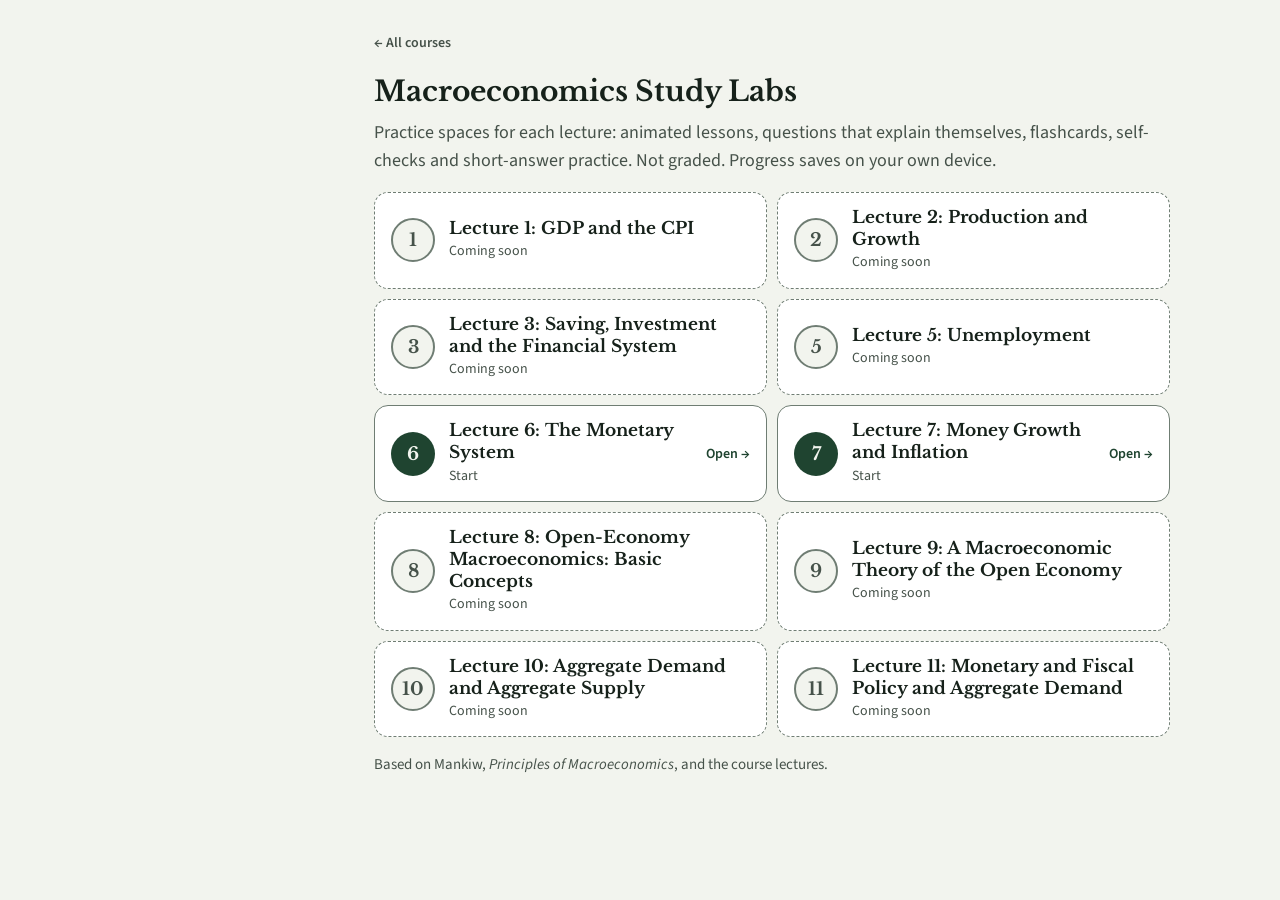
==== index.html @ 7b86f5dd "Lecture 6 and 7 labs" ====
<!DOCTYPE html>
<html lang="en">
<head>
<meta charset="utf-8">
<meta name="viewport" content="width=device-width, initial-scale=1, viewport-fit=cover">
<meta name="theme-color" content="#1f4430">
<title>Macroeconomics Study Labs</title>
<link rel="preconnect" href="https://fonts.googleapis.com">
<link rel="preconnect" href="https://fonts.gstatic.com" crossorigin>
<link href="https://fonts.googleapis.com/css2?family=Libre+Baskerville:wght@400;700&family=Source+Sans+3:wght@400;600;700&display=swap" rel="stylesheet">
<link rel="stylesheet" href="assets/lab.css">
<style>
  body{padding-bottom:calc(32px + env(safe-area-inset-bottom,0px))}
  .hub{padding-top:28px}
  .lec{display:flex; gap:14px; align-items:center; background:var(--surface); border:1.5px solid var(--border); border-radius:14px; padding:14px 16px; text-decoration:none; color:var(--ink); min-height:72px}
  a.lec:hover{border-color:var(--note)}
  .lec .num{flex:none; width:44px; height:44px; border-radius:50%; display:grid; place-items:center; font:700 18px var(--serif); background:var(--note); color:var(--paper)}
  .lec.soon{border-style:dashed}
  .lec.soon .num{background:var(--paper); color:var(--muted); border:2px solid var(--border)}
  .lec b{display:block; font:700 17px/1.3 var(--serif)}
  .lec small{display:block; color:var(--muted); font-size:14px}
  .lec .go{margin-left:auto; flex:none; font:600 14px var(--sans); color:var(--note)}
  .lecs{display:grid; gap:10px; margin:16px 0}
  @media (min-width:900px){ .wrap{max-width:860px} .lecs{grid-template-columns:1fr 1fr} }
</style>
</head>
<body>
<main class="wrap hub">
  <a class="hublink" href="https://tambakassoh.github.io/">← All courses</a>
  <h1>Macroeconomics Study Labs</h1>
  <p class="muted">Practice spaces for each lecture: animated lessons, questions that explain themselves, flashcards, self-checks and short-answer practice. Not graded. Progress saves on your own device.</p>
  <div class="lecs" id="lecs"></div>
  <p class="muted small">Based on Mankiw, <i>Principles of Macroeconomics</i>, and the course lectures.</p>
</main>
<script>
const LECTURES = [
  {n:1,  title:"GDP and the CPI", path:null},
  {n:2,  title:"Production and Growth", path:null},
  {n:3,  title:"Saving, Investment and the Financial System", path:null},
  {n:5,  title:"Unemployment", path:null},
  {n:6,  title:"The Monetary System", path:"lectures/06-monetary-system/index.html", key:"money-lab-v3", lessons:8},
  {n:7,  title:"Money Growth and Inflation", path:"lectures/07-money-growth-inflation/index.html", key:"macro-l7-inflation", lessons:9},
  {n:8,  title:"Open-Economy Macroeconomics: Basic Concepts", path:null},
  {n:9,  title:"A Macroeconomic Theory of the Open Economy", path:null},
  {n:10, title:"Aggregate Demand and Aggregate Supply", path:null},
  {n:11, title:"Monetary and Fiscal Policy and Aggregate Demand", path:null}
];
const box = document.getElementById("lecs");
LECTURES.forEach(L => {
  let status = "Coming soon";
  if (L.path){
    status = "Start";
    try { const s = JSON.parse(localStorage.getItem(L.key) || "null"); if (s){ const d = Object.keys(s.done || {}).length, v = Object.keys(s.seen || {}).length; status = d ? `${d} of ${L.lessons} lessons practiced` : v ? "In progress" : "Start"; } } catch(e) {}
  }
  const el = document.createElement(L.path ? "a" : "div");
  el.className = "lec" + (L.path ? "" : " soon");
  if (L.path) el.href = L.path;
  el.innerHTML = `<span class="num" aria-hidden="true">${L.n}</span><span><b>Lecture ${L.n}: ${L.title}</b><small>${status}</small></span>${L.path ? '<span class="go" aria-hidden="true">Open →</span>' : ""}`;
  box.appendChild(el);
});
</script>
</body>
</html>
---- assets/lab.css ----
:root{
  --paper:#f2f4ee; --surface:#ffffff; --ink:#16211a; --muted:#46524a; --border:#6f7d73;
  --note:#1f4430; --note-soft:#e1eae2; --gold:#7a5410; --gold-soft:#f5ead4;
  --right:#1f6a3e; --right-soft:#dff0e5; --wrong:#9a2f22; --wrong-soft:#f7e1dd;
  --line:#cfd8cf; --shadow:0 1px 2px rgba(20,40,30,.08);
  --serif:"Libre Baskerville", Georgia, "Times New Roman", serif;
  --sans:"Source Sans 3", "Segoe UI", system-ui, -apple-system, sans-serif;
  --nav-h:64px;
  color-scheme:light;
}
@media (prefers-color-scheme: dark){
  :root{
    --paper:#121814; --surface:#1b231e; --ink:#f1f5f1; --muted:#bcc8bf; --border:#84958a;
    --note:#8fc4a4; --note-soft:#24342b; --gold:#d9b46a; --gold-soft:#3a3020;
    --right:#7fcf9c; --right-soft:#1f3a2a; --wrong:#f09a8b; --wrong-soft:#3d2420;
    --line:#2f3b33; --shadow:none;
    color-scheme:dark;
  }
}
*{box-sizing:border-box; -webkit-tap-highlight-color:transparent}
html{scroll-padding-top:env(safe-area-inset-top,0px)}
body{
  margin:0; background:var(--paper); color:var(--ink);
  font:400 17px/1.6 var(--sans);
  padding-top:env(safe-area-inset-top,0px);
  padding-bottom:calc(var(--nav-h) + env(safe-area-inset-bottom,0px) + 20px);
}
:focus-visible{outline:3px solid var(--gold); outline-offset:2px}
.wrap{max-width:560px; margin:0 auto; padding:0 max(16px, env(safe-area-inset-right,0px)) 0 max(16px, env(safe-area-inset-left,0px))}
h1{font:700 28px/1.2 var(--serif); margin:0 0 10px}
h2{font:700 23px/1.25 var(--serif); margin:0 0 12px}
h3{font:700 18px/1.3 var(--serif); margin:24px 0 8px}
p{margin:0 0 14px}
.muted{color:var(--muted)}
.small{font-size:15px}
.view{display:none; padding-top:18px}
.view.on{display:block}

/* bottom nav */
.tabbar{position:fixed; left:0; right:0; bottom:0; z-index:20; background:var(--surface); border-top:1px solid var(--line); padding-bottom:env(safe-area-inset-bottom,0px)}
.tabbar .in{max-width:560px; margin:0 auto; display:grid; grid-template-columns:repeat(5,1fr); height:var(--nav-h)}
.tabbar button{background:none; border:0; color:var(--muted); font:600 12px var(--sans); display:flex; flex-direction:column; align-items:center; justify-content:center; gap:3px; cursor:pointer}
.tabbar svg{width:24px; height:24px; stroke:currentColor; fill:none; stroke-width:1.8; stroke-linecap:round; stroke-linejoin:round}
.tabbar button[aria-current="page"]{color:var(--note)}
.tabbar button[aria-current="page"] svg{background:var(--note-soft); border-radius:14px; padding:3px 14px; box-sizing:content-box}
.tabbar .brand, .tabbar .sidelessons{display:none}
.appbar{position:sticky; top:env(safe-area-inset-top,0px); z-index:15; background:var(--surface); border-bottom:1px solid var(--line)}
body::before{content:""; position:fixed; inset:0 0 auto; height:env(safe-area-inset-top,0px); z-index:16; background:var(--surface)}
.appbar-in{display:flex; justify-content:space-between; align-items:center; min-height:56px}
.appbar-title{font:700 19px var(--serif); color:var(--note)}
.lessonsbtn{display:flex; align-items:center; gap:8px; font:600 16px var(--sans); color:var(--ink); background:var(--surface); border:1.5px solid var(--border); border-radius:999px; padding:8px 16px; min-height:44px; cursor:pointer}
.lessonsbtn svg{width:20px; height:20px; stroke:currentColor; fill:none; stroke-width:2; stroke-linecap:round}
.sheet{max-height:82vh; overflow-y:auto}
.sheetbody{margin:0 0 14px}
.lessonlist{display:grid; gap:6px}
.lessonlist button{display:flex; align-items:center; gap:10px; width:100%; text-align:left; font:600 16px/1.3 var(--sans); color:var(--ink); background:var(--paper); border:1.5px solid transparent; border-radius:10px; padding:10px 12px; min-height:48px; cursor:pointer}
.lessonlist button.cur{border-color:var(--gold); background:var(--gold-soft)}
.lessonlist .dot{width:10px; height:10px; border-radius:50%; flex:none; background:transparent; border:2px solid var(--border)}
.lessonlist .dot.seen{background:var(--gold); border-color:var(--gold)}
.lessonlist .dot.done{background:var(--note); border-color:var(--note)}

/* buttons */
.btn{font:600 17px var(--sans); border-radius:10px; padding:12px 16px; min-height:48px; cursor:pointer; border:1.5px solid var(--note); background:var(--note); color:var(--paper); width:100%}
.btn.ghost{background:transparent; color:var(--note)}
.btn:disabled{background:var(--paper); border-color:var(--border); color:var(--muted); cursor:default}
.btnrow{display:grid; grid-template-columns:1fr 2fr; gap:10px; margin-top:22px}
.btnrow.even{grid-template-columns:1fr 1fr}
.linkbtn{background:none; border:0; font:600 14px var(--sans); color:var(--muted); text-decoration:underline; cursor:pointer; padding:10px 0; min-height:44px}
.chipbtn{font:600 15px var(--sans); border:1.5px solid var(--border); background:var(--surface); color:var(--ink); border-radius:999px; padding:8px 14px; min-height:44px; cursor:pointer}
.chipbtn[aria-pressed="true"]{border-color:var(--note); background:var(--note-soft); color:var(--note)}

/* lab header */
.labhead{display:flex; justify-content:space-between; align-items:center; font:600 14px var(--sans); color:var(--muted)}
.track{display:flex; gap:5px; margin:2px 0 20px}
.track button{flex:1; border:0; background:none; padding:9px 0; cursor:pointer; min-height:24px}
.track button::before{content:""; display:block; height:6px; border-radius:3px; background:var(--border)}
.track button.seen::before{background:var(--gold)}
.track button.done::before{background:var(--note)}
.track button.now::before{background:var(--ink); height:8px}
.thennow{display:grid; grid-template-columns:1fr; gap:0; border:1.5px solid var(--gold); border-radius:12px; overflow:hidden; margin:16px 0; font-size:15px}
.thennow > div{padding:10px 12px}
.thennow > div:first-child{background:var(--gold-soft)}
.thennow > div:last-child{background:var(--surface)}
.thennow b{display:block; font-size:14px; margin-bottom:2px}
@media (min-width:480px){ .thennow{grid-template-columns:1fr 1fr} }
.tag{font-size:13px; font-weight:700; border-radius:999px; padding:3px 10px; background:var(--paper); color:var(--muted); white-space:nowrap}
.tag.good{background:var(--right-soft); color:var(--right)} .tag.mid{background:var(--gold-soft); color:var(--gold)} .tag.low{background:var(--wrong-soft); color:var(--wrong)}
.rfbtns{display:flex; flex-wrap:wrap; gap:8px; margin-top:10px}
.flowlist li{margin-bottom:8px}
.modeltag{display:inline-block; font:600 12px/1.4 var(--sans); background:var(--gold-soft); color:var(--gold); border-radius:999px; padding:2px 10px; margin:0 0 6px}
.todaynote{display:block; margin-top:8px; font-size:14px; color:var(--muted)}
.cardnote{font-size:13px; color:var(--muted); margin:10px 0 0}

/* glossary */
.gl{font:inherit; color:inherit; background:none; border:0; padding:0; cursor:pointer; border-bottom:2px dotted var(--gold); font-weight:600}
.sheet-bg{position:fixed; inset:0; background:rgba(0,0,0,.35); z-index:40; display:none}
.sheet{position:fixed; left:0; right:0; bottom:0; z-index:41; background:var(--surface); border-radius:16px 16px 0 0; padding:20px 22px calc(24px + env(safe-area-inset-bottom,0px)); transform:translateY(105%); transition:transform .25s ease; max-width:560px; margin:0 auto}
.sheet.on{transform:none}
.sheet h3{margin:0 0 8px}
.sheet .x{position:absolute; top:8px; right:10px; background:none; border:0; font-size:28px; color:var(--muted); cursor:pointer; width:44px; height:44px}

/* figures (HTML-built, so text stays readable on phones) */
.fig{margin:18px 0; background:var(--surface); border:1px solid var(--line); border-radius:14px; padding:16px; box-shadow:var(--shadow)}
.figt{font:700 17px/1.3 var(--serif); margin-bottom:4px}
.figsub{font-size:15px; color:var(--muted); margin:0 0 12px}
.stage{min-height:120px}
.cap{font-size:16px; background:var(--note-soft); border-radius:10px; padding:10px 12px; margin:12px 0 0}
.stepnav{display:grid; grid-template-columns:1fr auto 1fr; gap:10px; align-items:center; margin-top:12px}
.sdots{display:flex; gap:6px}
.sdots i{width:8px; height:8px; border-radius:50%; background:var(--border)}
.sdots i.on{background:var(--gold)}
.pop{animation:pop .45s ease}
@keyframes pop{0%{transform:scale(.92); opacity:.2} 60%{transform:scale(1.04)} 100%{transform:none; opacity:1}}
.flash{animation:flash 1s ease}
@keyframes flash{0%{background:var(--gold-soft)} 100%{background:transparent}}
.arrow-d{text-align:center; color:var(--note); font-size:22px; line-height:1; margin:4px 0}

/* barter */
.traders{display:grid; grid-template-columns:repeat(3,1fr); gap:8px}
.trader{background:var(--paper); border-radius:12px; padding:10px 6px; text-align:center; border:2px solid transparent}
.trader .em{font-size:34px; line-height:1.1}
.trader b{display:block; font-size:15px}
.trader small{display:block; font-size:13px; color:var(--muted); line-height:1.35}
.trader.on{border-color:var(--gold)}
.tx{display:flex; align-items:center; gap:8px; padding:9px 10px; border-radius:10px; margin-top:8px; font-size:15px}
.tx.tx-ok{background:var(--right-soft)} .tx.tx-no{background:var(--wrong-soft)}
.tx .mark{font-weight:700; font-size:18px; width:20px; text-align:center}
.tx.tx-ok .mark{color:var(--right)} .tx.tx-no .mark{color:var(--wrong)}

/* sorter activities */
.scen{font:400 19px/1.45 var(--serif); background:var(--paper); border-radius:12px; padding:14px; margin:6px 0 12px; text-align:center}
.choices{display:grid; gap:8px}
.choices.three{grid-template-columns:1fr}
@media (min-width:420px){ .choices.three{grid-template-columns:repeat(3,1fr)} }
.choice{font:600 15px/1.25 var(--sans); background:var(--surface); color:var(--ink); border:1.5px solid var(--border); border-radius:10px; padding:10px 8px; min-height:48px; cursor:pointer}
.choice.right{background:var(--right-soft); border-color:var(--right)}
.choice.wrong{background:var(--wrong-soft); border-color:var(--wrong)}
.tally{display:flex; justify-content:space-between; font-size:14px; color:var(--muted); margin-bottom:4px}

/* liquidity ladder */
.ladder{display:grid; gap:6px}
.rung{display:grid; grid-template-columns:110px 1fr; gap:10px; align-items:center; background:none; border:0; padding:6px 4px; border-radius:8px; cursor:pointer; font:inherit; color:inherit; text-align:left; min-height:44px}
.rung.sel{background:var(--gold-soft)}
.rung .nm{font-weight:600; font-size:15px}
.rung .tbar{height:14px; border-radius:7px; background:var(--note); transition:width .5s ease}
.rung .tl{font-size:13px; color:var(--muted)}
.ends{display:flex; justify-content:space-between; font-size:13px; color:var(--muted); margin-top:4px}

/* M1/M2 boxes */
.m2box{border:2px solid var(--gold); background:var(--gold-soft); border-radius:14px; padding:10px; min-height:150px}
.m1box{border:2px solid var(--note); background:var(--note-soft); border-radius:10px; padding:10px; min-height:70px; margin:6px 0}
.boxlbl{font:700 17px var(--serif)}
.boxlbl small{font:400 13px var(--sans); color:var(--muted)}
.outbox{border:2px dashed var(--wrong); border-radius:12px; padding:10px; margin-top:10px; min-height:56px}
.tokens{display:flex; flex-wrap:wrap; gap:6px; margin-top:6px}
.tok{background:var(--surface); border:1px solid var(--border); border-radius:999px; padding:4px 10px; font-size:14px}

/* Fed */
.orgrow{display:grid; grid-template-columns:1fr 1fr; gap:8px}
.node{background:var(--note-soft); border:1.5px solid var(--note); border-radius:12px; padding:10px; text-align:center}
.node b{display:block; font-family:var(--serif); font-size:15px}
.node small{display:block; font-size:13px; color:var(--muted)}
.node.gold{background:var(--gold-soft); border-color:var(--gold)}
.node.dim{background:var(--paper); border-color:var(--border); border-style:dashed}
.node.hot{box-shadow:0 0 0 3px var(--gold)}
.seats{display:flex; flex-wrap:wrap; gap:6px; justify-content:center; margin:8px 0 4px}
.seats i{width:22px; height:22px; border-radius:50%; display:grid; place-items:center; font:700 9px var(--sans); font-style:normal; color:var(--paper)}
.seats i.gov{background:var(--note)} .seats i.pres{background:var(--gold)}
.legend{display:flex; gap:14px; justify-content:center; font-size:13px; color:var(--muted)}
.legend i{display:inline-block; width:10px; height:10px; border-radius:50%; margin-right:4px; vertical-align:middle}

/* T-account + money equation */
.tacct{border:1.5px solid var(--ink); border-radius:10px; overflow:hidden}
.tacct .th{text-align:center; font:700 15px var(--serif); padding:6px; border-bottom:1.5px solid var(--ink)}
.tcols{display:grid; grid-template-columns:1fr 1fr}
.tcols > div{padding:8px 10px; min-height:84px}
.tcols > div:first-child{border-right:1.5px solid var(--ink)}
.tcols small{display:block; color:var(--muted); font-size:13px; margin-bottom:4px}
.tline{display:flex; justify-content:space-between; font-size:16px; padding:2px 4px; border-radius:6px}
.wallet{display:flex; align-items:center; gap:10px; background:var(--paper); border-radius:10px; padding:8px 12px; margin-top:10px; font-size:15px}
.wallet .em{font-size:24px}
.eq{display:flex; flex-wrap:wrap; align-items:center; justify-content:center; gap:6px; margin-top:12px; font-size:15px}
.eq span{background:var(--paper); border-radius:8px; padding:4px 8px}
.eq .tot{background:var(--note); color:var(--paper); font-weight:700}
.meter{height:16px; background:var(--note-soft); border-radius:8px; overflow:hidden; margin:8px 0 2px}
.meter span{display:block; height:100%; background:var(--note); width:0; transition:width .5s ease}
.meter.gold span{background:var(--gold)}
.bignum{font:700 28px var(--serif); color:var(--note)}

/* balance scale */
svg.scale{width:100%; height:auto; display:block}
svg.scale text{fill:var(--ink); font-family:var(--sans)}

/* lending bars */
.lrow{display:grid; grid-template-columns:62px 1fr 64px; gap:8px; align-items:center; font-size:14px; margin:3px 0}
.lrow .b{height:16px; border-radius:4px; background:var(--note)}
.lrow .v{text-align:right; font-weight:600}
.total{margin-top:10px; padding-top:8px; border-top:1px solid var(--line)}
.rchips{display:flex; flex-wrap:wrap; gap:6px; margin:6px 0 12px}

/* toggles */
.toggle{display:flex; gap:12px; align-items:flex-start; padding:10px 0; border-top:1px solid var(--line); cursor:pointer}
.toggle input{width:24px; height:24px; accent-color:var(--note); flex:none; margin-top:2px}
.compare{display:grid; gap:4px; margin-top:12px}
.compare .lbl{display:flex; justify-content:space-between; font-size:14px}

/* OMO flow */
.flow4{display:grid; grid-template-columns:repeat(4,1fr); gap:6px; text-align:center}
.flow4 .node{padding:8px 4px}
.flow4 .node small{color:var(--ink)}
textarea::placeholder{color:var(--muted); opacity:1}
.flow4 .em{font-size:26px; line-height:1.2}
.moved{display:flex; flex-wrap:wrap; gap:6px; justify-content:center; margin-top:10px}
.pill{border-radius:999px; padding:5px 12px; font-size:14px; font-weight:600; background:var(--paper)}
.pill.up{background:var(--right-soft); color:var(--right)} .pill.down{background:var(--wrong-soft); color:var(--wrong)}
.seg{display:grid; grid-template-columns:1fr 1fr; background:var(--paper); border-radius:10px; padding:4px; gap:4px; margin-bottom:12px}
.seg button{border:0; background:none; font:600 15px var(--sans); padding:10px; border-radius:8px; color:var(--muted); cursor:pointer; min-height:44px}
.seg button[aria-pressed="true"]{background:var(--surface); color:var(--note); box-shadow:var(--shadow)}
.tool{padding:12px 0; border-top:1px solid var(--line)}
.tool:first-child{border-top:0}
.tool .lbl{font:700 15px var(--serif); display:block; margin-bottom:6px}
.chain{display:flex; flex-wrap:wrap; gap:6px; align-items:center; font-size:15px}
.chip{background:var(--note-soft); border-radius:999px; padding:4px 10px}
.chip.up{background:var(--right-soft)} .chip.down{background:var(--wrong-soft)}

/* info stack */
.stack{display:grid; gap:10px; margin:14px 0}
.info{background:var(--surface); border:1px solid var(--line); border-left:4px solid var(--note); border-radius:10px; padding:12px 14px}
.info b{display:block; font-family:var(--serif)}
.info span{font-size:15px; color:var(--muted)}
.formula{font:400 20px var(--serif); text-align:center; background:var(--note-soft); border-radius:10px; padding:12px; margin:12px 0}
.derive{font:400 16px/1.9 var(--serif); background:var(--paper); border-radius:10px; padding:10px 14px}

/* questions */
.check{margin-top:24px; background:var(--gold-soft); border-radius:14px; padding:16px}
.check h3{margin:0 0 2px}
.q{margin-top:16px}
.q > p{font-weight:600; margin-bottom:10px}
.opts{display:grid; gap:8px}
.opt{text-align:left; font:400 16px/1.4 var(--sans); color:var(--ink); background:var(--surface); border:1.5px solid var(--border); border-radius:10px; padding:12px 14px; min-height:48px; cursor:pointer}
.opt.right{background:var(--right-soft); border-color:var(--right)}
.opt.wrong{background:var(--wrong-soft); border-color:var(--wrong); text-decoration:line-through; text-decoration-color:var(--wrong)}
.opt:disabled{cursor:default}
.fb{margin-top:10px; font-size:15px}
.fb .why{background:var(--surface); border-radius:10px; padding:10px 12px; margin-top:6px}
.fb .hint{background:var(--surface); border-left:3px solid var(--gold); border-radius:6px; padding:8px 10px; margin-top:8px}
.fb .more{display:block; margin-top:8px; color:var(--muted)}
.ok{color:var(--right)} .no{color:var(--wrong)}

/* flashcards */
.cardzone{touch-action:pan-y; user-select:none; -webkit-user-select:none}
.fcard{perspective:1200px; height:min(56vh,360px); cursor:pointer; margin:10px 0 14px}
.fcard .inner{position:relative; width:100%; height:100%; transition:transform .45s; transform-style:preserve-3d}
.fcard.flipped .inner{transform:rotateY(180deg)}
.face{position:absolute; inset:0; backface-visibility:hidden; -webkit-backface-visibility:hidden; border-radius:14px; padding:34px 20px 30px; display:flex; flex-direction:column; justify-content:center; text-align:center; border:2px solid var(--note); overflow:auto;
  background:repeating-radial-gradient(circle at 50% 115%, transparent 0 7px, color-mix(in srgb, var(--note) 10%, transparent) 7px 8px), var(--surface);
  box-shadow:inset 0 0 0 6px var(--surface), inset 0 0 0 7px var(--note)}
.face .serial{position:absolute; top:14px; left:0; right:0; font:400 13px var(--serif); color:var(--gold)}
.face .term{font:700 clamp(24px,7vw,32px)/1.2 var(--serif); color:var(--note)}
.face .term.qtext{font:400 19px/1.45 var(--serif); color:var(--ink)}
.face .hint2{position:absolute; bottom:12px; left:0; right:0; font-size:13px; color:var(--muted)}
.back{transform:rotateY(180deg)}
.back .def{font:400 17px/1.5 var(--serif); margin:0 0 10px}
.back .ex{font-size:15px; color:var(--muted); margin:0}
.fcard.slide .inner{animation:sl .2s ease}
@keyframes sl{from{transform:translateX(24px); opacity:.3}}
.cardmeta{display:flex; justify-content:space-between; font-size:14px; color:var(--muted)}
.seg3{grid-template-columns:repeat(3,1fr)}

/* quiz + write lists */
.rounds{display:grid; gap:10px; margin-top:14px}
.round{display:flex; justify-content:space-between; align-items:center; gap:10px; background:var(--surface); border:1.5px solid var(--border); border-radius:12px; padding:14px 16px; min-height:64px; cursor:pointer; font:inherit; color:inherit; text-align:left; width:100%}
.round b{font-family:var(--serif)}
.round small{display:block; color:var(--muted)}
.score{font:700 17px var(--serif); color:var(--note); white-space:nowrap}
.dots{display:flex; gap:6px; margin:4px 0 14px}
.dots i{width:10px; height:10px; border-radius:50%; background:var(--border)}
.dots i.ok{background:var(--right)} .dots i.no{background:var(--wrong)} .dots i.now{background:var(--gold)}
textarea{width:100%; min-height:170px; font:400 17px/1.5 var(--sans); padding:12px; border:1.5px solid var(--border); border-radius:10px; background:var(--surface); color:var(--ink); resize:vertical}
.prompt{font:400 19px/1.45 var(--serif); background:var(--surface); border-left:4px solid var(--gold); border-radius:10px; padding:14px; margin:8px 0 12px}
details.tips{background:var(--note-soft); border-radius:10px; padding:10px 14px; margin-bottom:12px; font-size:15px}
details.tips summary{font-weight:600; cursor:pointer; min-height:28px}
.kp{display:flex; gap:10px; align-items:flex-start; padding:8px 0; border-top:1px solid var(--line); font-size:16px}
.kp input{width:22px; height:22px; accent-color:var(--note); flex:none; margin-top:2px}
.kp .found{font-size:12px; font-weight:700; color:var(--right); margin-left:6px}
.model{background:var(--surface); border:1px solid var(--line); border-radius:10px; padding:12px 14px; font-size:16px}

/* progress */
.stat{background:var(--surface); border:1px solid var(--line); border-radius:12px; padding:14px 16px; margin-bottom:10px}
.stat .row{display:flex; justify-content:space-between; align-items:baseline; gap:10px}
.stat .v{font:700 19px var(--serif); color:var(--note)}
.bar{height:8px; background:var(--note-soft); border-radius:4px; overflow:hidden; margin-top:8px}
.bar span{display:block; height:100%; background:var(--note)}
.startcard{background:var(--surface); border:1px solid var(--line); border-radius:14px; padding:18px; margin:16px 0}
.startcard ol{padding-left:22px; margin:8px 0 0}
.startcard li{margin-bottom:6px}

@media (prefers-reduced-motion: reduce){
  .fcard .inner, .sheet, .meter span, .rung .tbar{transition:none}
  .pop, .flash, .fcard.slide .inner{animation:none}
}
/* ---------- larger screens (progressive enhancement) ---------- */
@media (hover:hover){
  .opt:not(:disabled):hover, .choice:not(:disabled):hover, .round:hover, .chipbtn:hover{border-color:var(--note)}
  .btn:not(:disabled):hover{filter:brightness(1.08)}
  .tabbar button:hover{color:var(--note)}
}
@media (min-width:600px){
  .wrap{max-width:640px}
  .tabbar .in{max-width:640px}
  .tabbar button{flex-direction:row; gap:8px; font-size:14px}
  .tabbar button[aria-current="page"] svg{padding:3px 8px}
}
@media (min-width:700px){ body{font-size:18px} }
@media (min-width:960px){
  body{padding-left:264px; padding-bottom:32px}
  .tabbar{top:0; right:auto; width:264px; border-top:0; border-right:1px solid var(--line); padding:24px 14px; display:flex; flex-direction:column; overflow-y:auto}
  .tabbar .brand{display:block; margin:0 10px 20px}
  .tabbar .brand b{display:block; font:700 22px var(--serif); color:var(--note)}
  .tabbar .brand small{color:var(--muted); font-size:13px}
  .tabbar .in{display:flex; flex-direction:column; height:auto; gap:2px; max-width:none; margin:0}
  .tabbar button{justify-content:flex-start; gap:12px; font-size:16px; padding:10px 12px; border-radius:10px; min-height:46px}
  .tabbar button[aria-current="page"]{background:var(--note-soft)}
  .tabbar button[aria-current="page"] svg{background:none; padding:0}
  .tabbar .sidelessons{display:block; margin-top:18px; padding-top:14px; border-top:1px solid var(--line)}
  .sidelessons .lessonlist button{font-size:14px; min-height:40px; padding:8px 10px; background:none}
  .sidelessons .lessonlist button.cur{background:var(--gold-soft)}
  .sidelessons h4{font:600 13px var(--sans); color:var(--muted); margin:0 10px 8px}
  .wrap{max-width:720px; padding:0 32px}
  .view{padding-top:32px}
  .only-mobile{display:none}
  .sheet{left:264px; border-radius:16px 16px 0 0}
  .fcard{height:380px}
}
@media (min-width:1280px){
  .wrap{max-width:780px}
  #wl, #rounds{grid-template-columns:1fr 1fr}
}
/* links back to the course hub */
.appbar-title{text-decoration:none}
.hublink{display:inline-block; font:600 14px var(--sans); color:var(--muted); text-decoration:none; margin-bottom:10px; min-height:32px}
.hublink:hover{color:var(--note); text-decoration:underline}
.hubrow{display:flex; align-items:center; min-height:44px; padding:0 12px; font:600 15px var(--sans); color:var(--note); text-decoration:none}

/* SVG charts used by lecture content */
svg.chart{width:100%; height:auto; display:block; max-width:520px; margin:4px auto 0}
svg.chart text{fill:var(--ink); font-family:var(--sans)}
svg.chart .sm{font-size:13px}
svg.chart .mute{fill:var(--muted)}
svg.chart .halo{paint-order:stroke; stroke:var(--surface); stroke-width:4px; stroke-linejoin:round}
input[type=range]{width:100%; height:36px; accent-color:var(--note); margin:2px 0 8px; cursor:pointer}
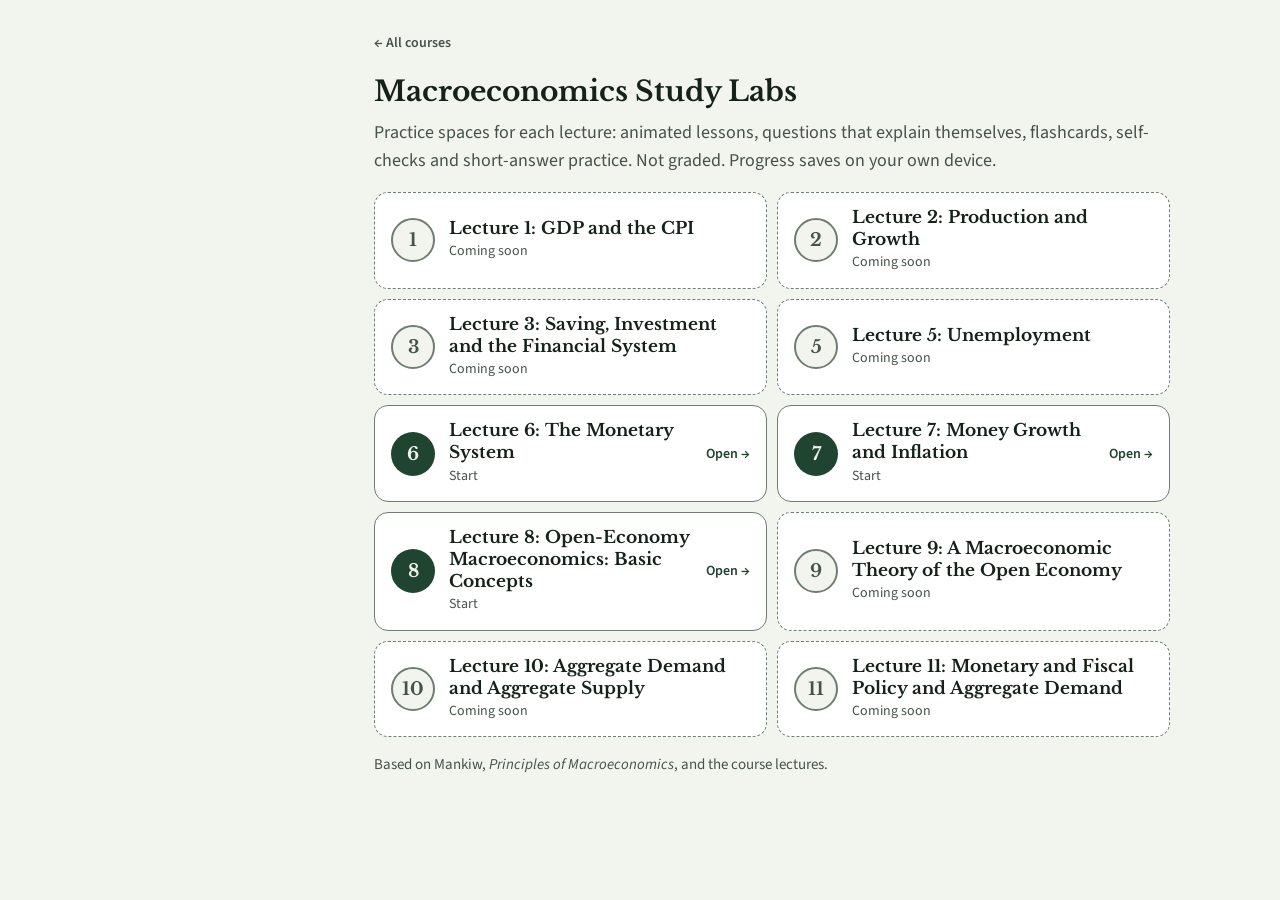
==== commit 05f11562: "Add Lecture 8 lab" ====
--- a/index.html
+++ b/index.html
@@ -40,7 +40,7 @@
   {n:5,  title:"Unemployment", path:null},
   {n:6,  title:"The Monetary System", path:"lectures/06-monetary-system/index.html", key:"money-lab-v3", lessons:8},
   {n:7,  title:"Money Growth and Inflation", path:"lectures/07-money-growth-inflation/index.html", key:"macro-l7-inflation", lessons:9},
-  {n:8,  title:"Open-Economy Macroeconomics: Basic Concepts", path:null},
+  {n:8,  title:"Open-Economy Macroeconomics: Basic Concepts", path:"lectures/08-open-economy-basics/index.html", key:"macro-l8-open-economy", lessons:8},
   {n:9,  title:"A Macroeconomic Theory of the Open Economy", path:null},
   {n:10, title:"Aggregate Demand and Aggregate Supply", path:null},
   {n:11, title:"Monetary and Fiscal Policy and Aggregate Demand", path:null}
--- a/assets/lab.css
+++ b/assets/lab.css
@@ -349,3 +349,4 @@
 svg.chart .mute{fill:var(--muted)}
 svg.chart .halo{paint-order:stroke; stroke:var(--surface); stroke-width:4px; stroke-linejoin:round}
 input[type=range]{width:100%; height:36px; accent-color:var(--note); margin:2px 0 8px; cursor:pointer}
+@media (min-width:960px){ .hubrow.only-mobile{display:none} }
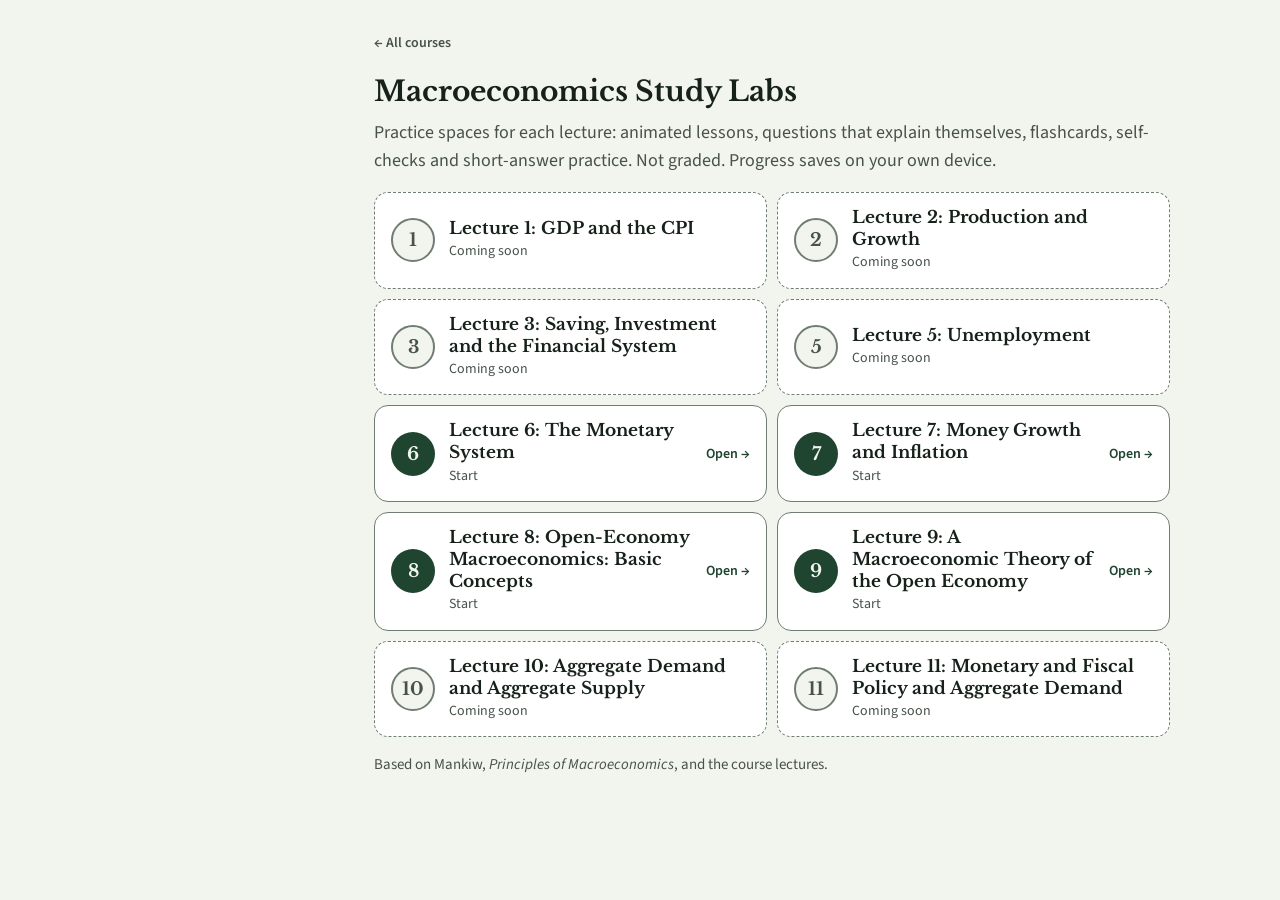
==== commit ba1c460c: "Add Lecture 9 lab" ====
--- a/index.html
+++ b/index.html
@@ -41,7 +41,7 @@
   {n:6,  title:"The Monetary System", path:"lectures/06-monetary-system/index.html", key:"money-lab-v3", lessons:8},
   {n:7,  title:"Money Growth and Inflation", path:"lectures/07-money-growth-inflation/index.html", key:"macro-l7-inflation", lessons:9},
   {n:8,  title:"Open-Economy Macroeconomics: Basic Concepts", path:"lectures/08-open-economy-basics/index.html", key:"macro-l8-open-economy", lessons:8},
-  {n:9,  title:"A Macroeconomic Theory of the Open Economy", path:null},
+  {n:9,  title:"A Macroeconomic Theory of the Open Economy", path:"lectures/09-open-economy-theory/index.html", key:"macro-l9-open-economy-theory", lessons:8},
   {n:10, title:"Aggregate Demand and Aggregate Supply", path:null},
   {n:11, title:"Monetary and Fiscal Policy and Aggregate Demand", path:null}
 ];
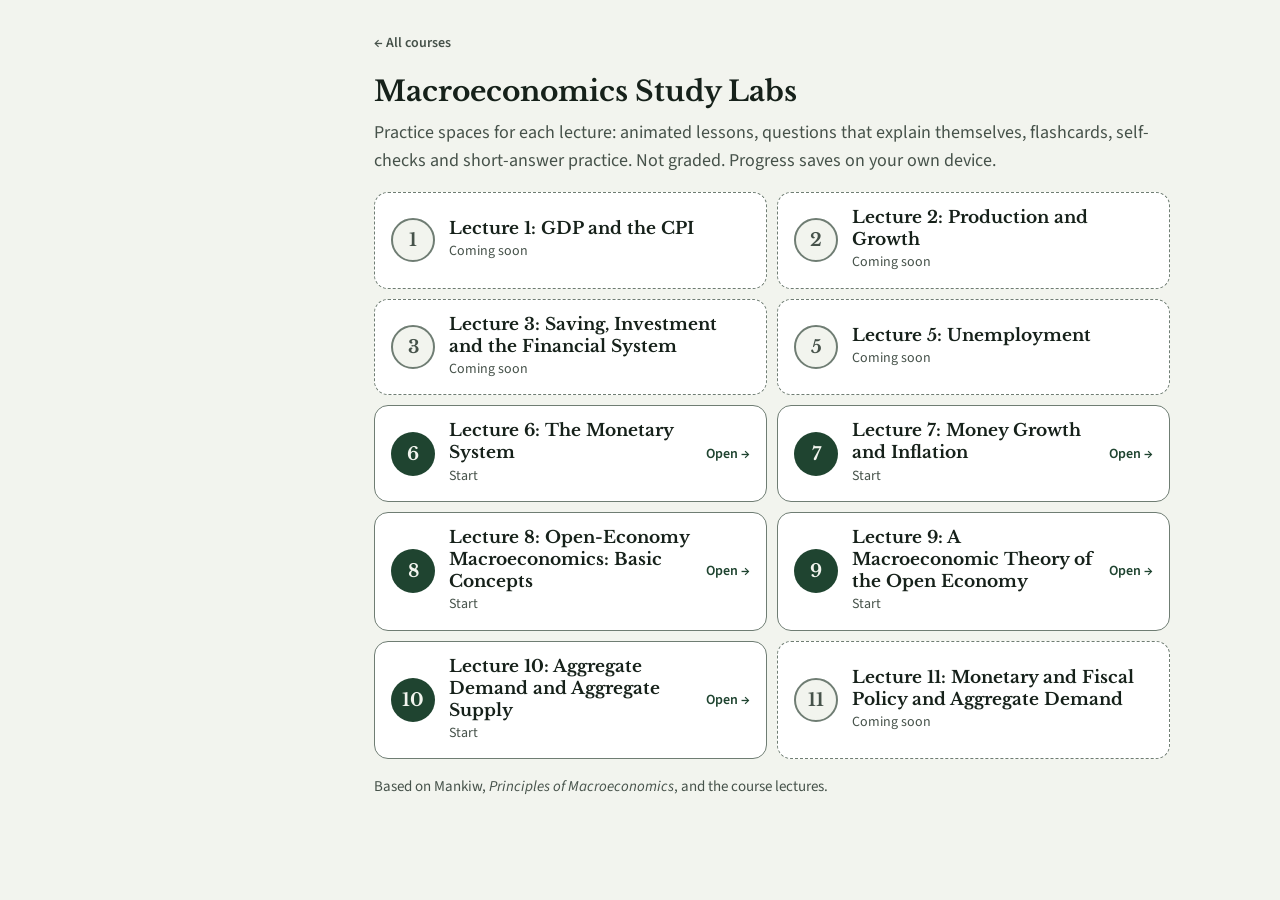
==== commit c2df85db: "Add Lecture 10 lab" ====
--- a/index.html
+++ b/index.html
@@ -42,7 +42,7 @@
   {n:7,  title:"Money Growth and Inflation", path:"lectures/07-money-growth-inflation/index.html", key:"macro-l7-inflation", lessons:9},
   {n:8,  title:"Open-Economy Macroeconomics: Basic Concepts", path:"lectures/08-open-economy-basics/index.html", key:"macro-l8-open-economy", lessons:8},
   {n:9,  title:"A Macroeconomic Theory of the Open Economy", path:"lectures/09-open-economy-theory/index.html", key:"macro-l9-open-economy-theory", lessons:8},
-  {n:10, title:"Aggregate Demand and Aggregate Supply", path:null},
+  {n:10, title:"Aggregate Demand and Aggregate Supply", path:"lectures/10-ad-as/index.html", key:"macro-l10-ad-as", lessons:9},
   {n:11, title:"Monetary and Fiscal Policy and Aggregate Demand", path:null}
 ];
 const box = document.getElementById("lecs");
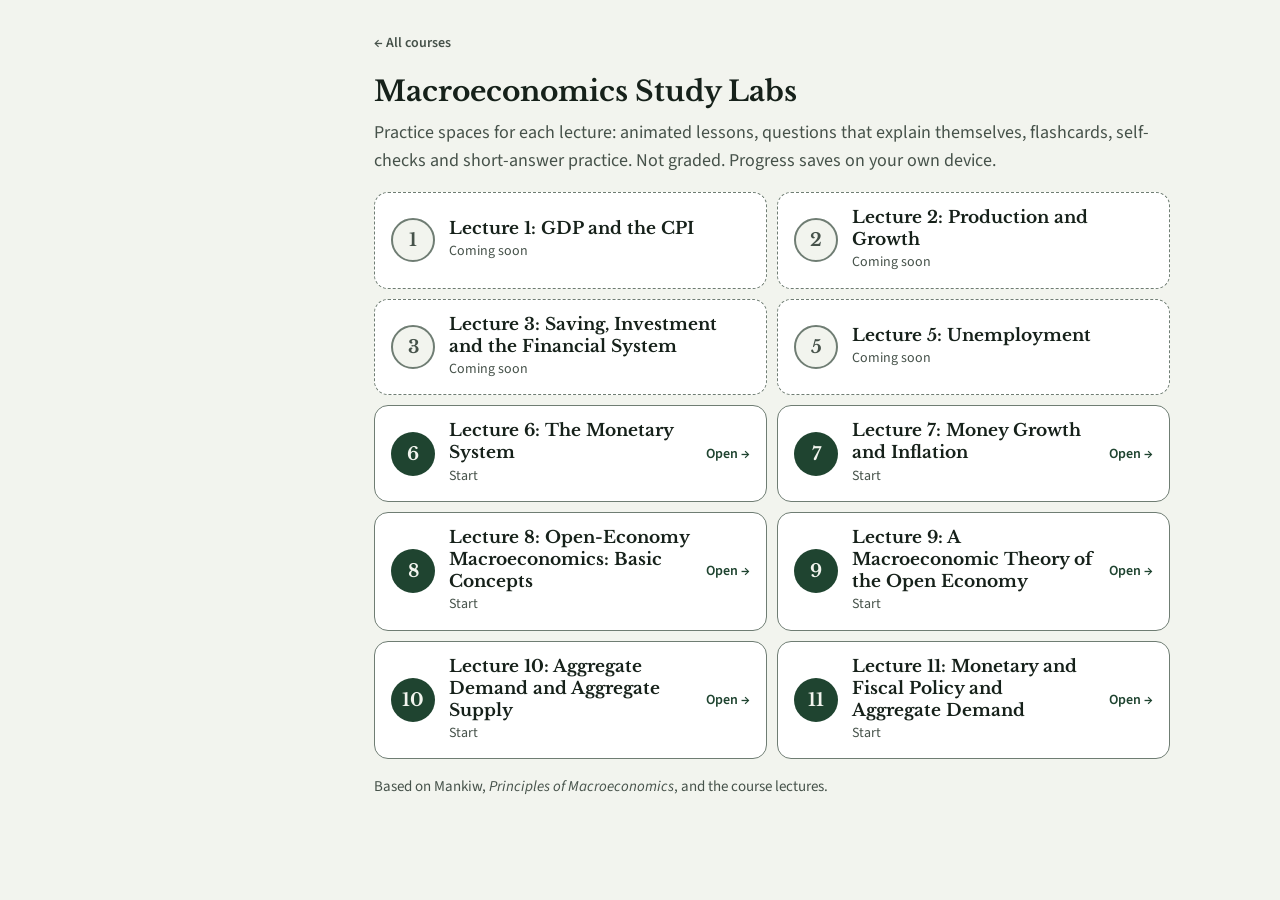
==== commit f7383d6c: "Add Lecture 11 lab" ====
--- a/index.html
+++ b/index.html
@@ -43,7 +43,7 @@
   {n:8,  title:"Open-Economy Macroeconomics: Basic Concepts", path:"lectures/08-open-economy-basics/index.html", key:"macro-l8-open-economy", lessons:8},
   {n:9,  title:"A Macroeconomic Theory of the Open Economy", path:"lectures/09-open-economy-theory/index.html", key:"macro-l9-open-economy-theory", lessons:8},
   {n:10, title:"Aggregate Demand and Aggregate Supply", path:"lectures/10-ad-as/index.html", key:"macro-l10-ad-as", lessons:9},
-  {n:11, title:"Monetary and Fiscal Policy and Aggregate Demand", path:null}
+  {n:11, title:"Monetary and Fiscal Policy and Aggregate Demand", path:"lectures/11-monetary-fiscal-policy/index.html", key:"macro-l11-policy", lessons:9}
 ];
 const box = document.getElementById("lecs");
 LECTURES.forEach(L => {
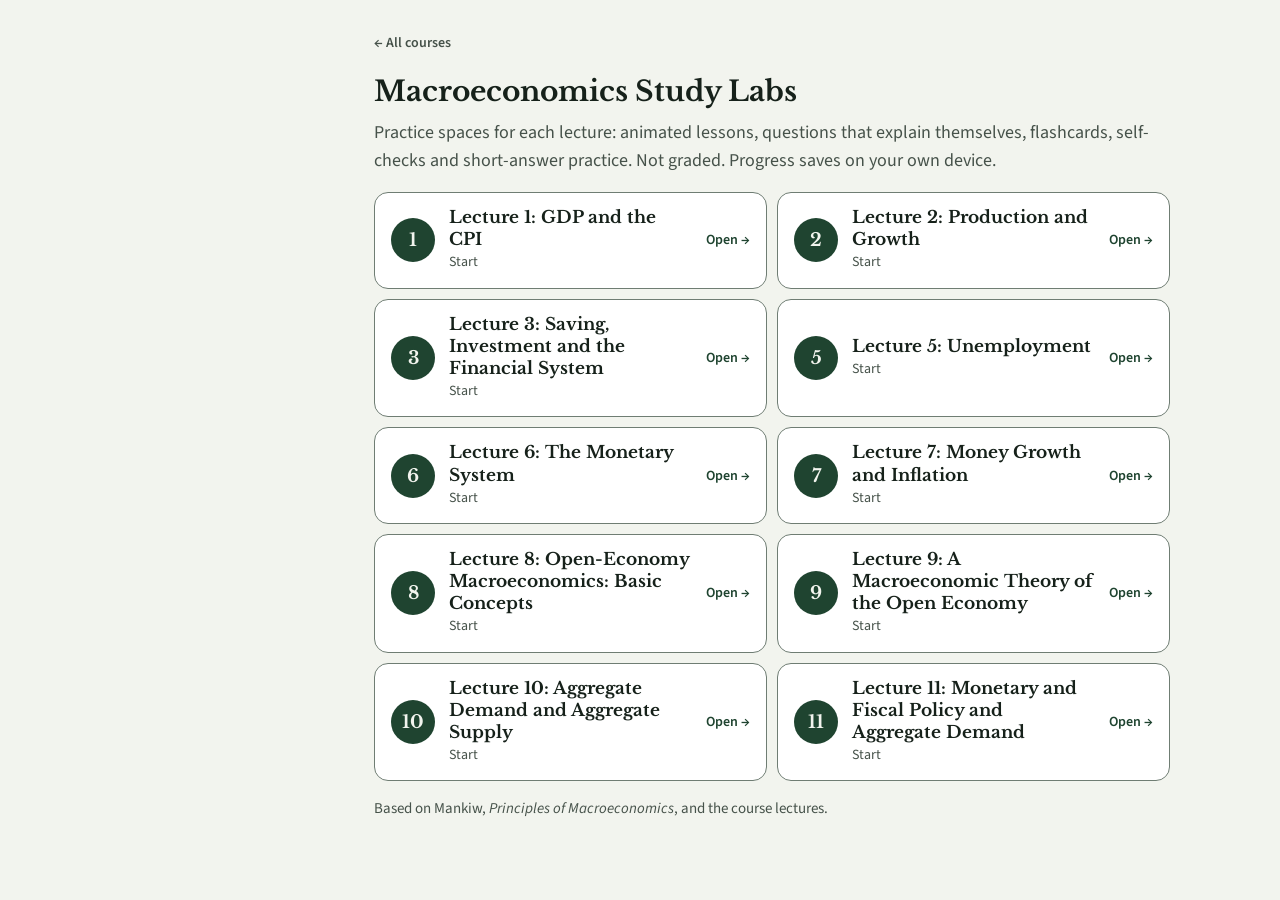
==== commit 7b0d014c: "Add Lectures 1, 2, 3 and 5" ====
--- a/index.html
+++ b/index.html
@@ -34,10 +34,10 @@
 </main>
 <script>
 const LECTURES = [
-  {n:1,  title:"GDP and the CPI", path:null},
-  {n:2,  title:"Production and Growth", path:null},
-  {n:3,  title:"Saving, Investment and the Financial System", path:null},
-  {n:5,  title:"Unemployment", path:null},
+  {n:1,  title:"GDP and the CPI", path:"lectures/01-gdp-cpi/index.html", key:"macro-l1-gdp-cpi", lessons:7},
+  {n:2,  title:"Production and Growth", path:"lectures/02-production-growth/index.html", key:"macro-l2-growth", lessons:7},
+  {n:3,  title:"Saving, Investment and the Financial System", path:"lectures/03-saving-investment/index.html", key:"macro-l3-saving", lessons:7},
+  {n:5,  title:"Unemployment", path:"lectures/05-unemployment/index.html", key:"macro-l5-unemployment", lessons:7},
   {n:6,  title:"The Monetary System", path:"lectures/06-monetary-system/index.html", key:"money-lab-v3", lessons:8},
   {n:7,  title:"Money Growth and Inflation", path:"lectures/07-money-growth-inflation/index.html", key:"macro-l7-inflation", lessons:9},
   {n:8,  title:"Open-Economy Macroeconomics: Basic Concepts", path:"lectures/08-open-economy-basics/index.html", key:"macro-l8-open-economy", lessons:8},
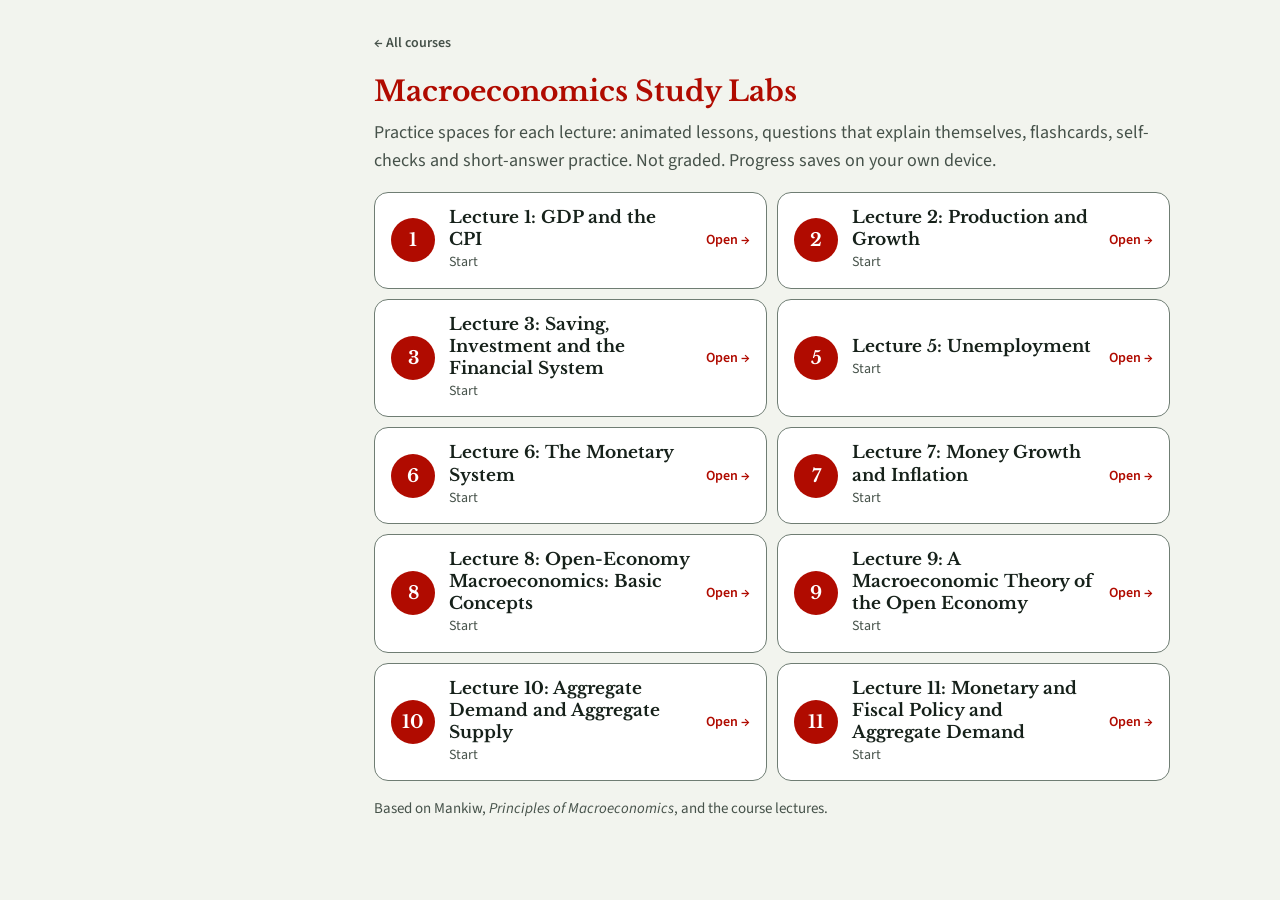
==== commit 6016d1b9: "Cortland red identity" ====
--- a/index.html
+++ b/index.html
@@ -3,7 +3,12 @@
 <head>
 <meta charset="utf-8">
 <meta name="viewport" content="width=device-width, initial-scale=1, viewport-fit=cover">
-<meta name="theme-color" content="#1f4430">
+<meta name="theme-color" content="#B00B00">
+<link rel="manifest" href="/manifest.webmanifest">
+<link rel="icon" type="image/png" sizes="32x32" href="/icons/favicon-32.png">
+<link rel="apple-touch-icon" href="/icons/apple-touch-icon.png">
+<meta name="apple-mobile-web-app-capable" content="yes">
+<meta name="apple-mobile-web-app-title" content="Study Labs">
 <title>Macroeconomics Study Labs</title>
 <link rel="preconnect" href="https://fonts.googleapis.com">
 <link rel="preconnect" href="https://fonts.gstatic.com" crossorigin>
@@ -13,13 +18,14 @@
   body{padding-bottom:calc(32px + env(safe-area-inset-bottom,0px))}
   .hub{padding-top:28px}
   .lec{display:flex; gap:14px; align-items:center; background:var(--surface); border:1.5px solid var(--border); border-radius:14px; padding:14px 16px; text-decoration:none; color:var(--ink); min-height:72px}
-  a.lec:hover{border-color:var(--note)}
-  .lec .num{flex:none; width:44px; height:44px; border-radius:50%; display:grid; place-items:center; font:700 18px var(--serif); background:var(--note); color:var(--paper)}
+  a.lec:hover{border-color:var(--brand)}
+  .hub h1{color:var(--brand-ink)}
+  .lec .num{flex:none; width:44px; height:44px; border-radius:50%; display:grid; place-items:center; font:700 18px var(--serif); background:var(--brand); color:var(--on-brand)}
   .lec.soon{border-style:dashed}
   .lec.soon .num{background:var(--paper); color:var(--muted); border:2px solid var(--border)}
   .lec b{display:block; font:700 17px/1.3 var(--serif)}
   .lec small{display:block; color:var(--muted); font-size:14px}
-  .lec .go{margin-left:auto; flex:none; font:600 14px var(--sans); color:var(--note)}
+  .lec .go{margin-left:auto; flex:none; font:600 14px var(--sans); color:var(--brand-ink)}
   .lecs{display:grid; gap:10px; margin:16px 0}
   @media (min-width:900px){ .wrap{max-width:860px} .lecs{grid-template-columns:1fr 1fr} }
 </style>
@@ -30,6 +36,7 @@
   <h1>Macroeconomics Study Labs</h1>
   <p class="muted">Practice spaces for each lecture: animated lessons, questions that explain themselves, flashcards, self-checks and short-answer practice. Not graded. Progress saves on your own device.</p>
   <div class="lecs" id="lecs"></div>
+  <div class="startcard" id="offline" style="display:none"><b style="font-family:var(--serif)">Study offline</b><p class="small muted" style="margin:6px 0 10px">Save every lecture on this device so the labs work without internet, for example on a bus or train.</p><button type="button" class="btn" id="offline-btn">Save all lectures for offline</button><p class="small" id="offline-msg" aria-live="polite" style="margin:8px 0 0"></p></div>
   <p class="muted small">Based on Mankiw, <i>Principles of Macroeconomics</i>, and the course lectures.</p>
 </main>
 <script>
@@ -58,6 +65,22 @@
   el.innerHTML = `<span class="num" aria-hidden="true">${L.n}</span><span><b>Lecture ${L.n}: ${L.title}</b><small>${status}</small></span>${L.path ? '<span class="go" aria-hidden="true">Open →</span>' : ""}`;
   box.appendChild(el);
 });
+// ---- app + offline ----
+if ("serviceWorker" in navigator && (location.protocol === "https:" || location.hostname === "localhost")){
+  navigator.serviceWorker.register("/sw.js");
+  const card = document.getElementById("offline"), btn = document.getElementById("offline-btn"), out = document.getElementById("offline-msg");
+  card.style.display = "block";
+  btn.onclick = async () => {
+    btn.disabled = true;
+    const files = ["index.html", "assets/lab.css", "assets/lab.js"];
+    LECTURES.filter(L => L.path).forEach(L => { files.push(L.path); files.push(L.path.replace("index.html", "content.js")); });
+    await navigator.serviceWorker.ready;
+    let done = 0, failed = 0;
+    for (const f of files){ try { const r = await fetch(f, {cache:"reload"}); if (!r.ok) failed++; } catch(e) { failed++; } done++; out.textContent = `Saving… ${done} of ${files.length}`; }
+    out.textContent = failed ? `Saved ${done - failed} of ${files.length} files. Check your connection and try again.` : "All lectures are saved on this device. They’ll work offline.";
+    btn.disabled = false; btn.textContent = "Update offline copy";
+  };
+}
 </script>
 </body>
 </html>
--- a/assets/lab.css
+++ b/assets/lab.css
@@ -1,7 +1,7 @@
 :root{
   --paper:#f2f4ee; --surface:#ffffff; --ink:#16211a; --muted:#46524a; --border:#6f7d73;
   --note:#1f4430; --note-soft:#e1eae2; --gold:#7a5410; --gold-soft:#f5ead4;
-  --right:#1f6a3e; --right-soft:#dff0e5; --wrong:#9a2f22; --wrong-soft:#f7e1dd;
+  --right:#1f6a3e; --right-soft:#dff0e5; --wrong:#a03c00; --wrong-soft:#fbe7d6; --brand:#B00B00; --brand-ink:#B00B00; --brand-soft:#fbe4e2; --on-brand:#ffffff;
   --line:#cfd8cf; --shadow:0 1px 2px rgba(20,40,30,.08);
   --serif:"Libre Baskerville", Georgia, "Times New Roman", serif;
   --sans:"Source Sans 3", "Segoe UI", system-ui, -apple-system, sans-serif;
@@ -12,7 +12,7 @@
   :root{
     --paper:#121814; --surface:#1b231e; --ink:#f1f5f1; --muted:#bcc8bf; --border:#84958a;
     --note:#8fc4a4; --note-soft:#24342b; --gold:#d9b46a; --gold-soft:#3a3020;
-    --right:#7fcf9c; --right-soft:#1f3a2a; --wrong:#f09a8b; --wrong-soft:#3d2420;
+    --right:#7fcf9c; --right-soft:#1f3a2a; --wrong:#ffab70; --wrong-soft:#3d2a1a; --brand:#B00B00; --brand-ink:#ff8a80; --brand-soft:#3a1d1c; --on-brand:#ffffff;
     --line:#2f3b33; --shadow:none;
     color-scheme:dark;
   }
@@ -41,14 +41,14 @@
 .tabbar .in{max-width:560px; margin:0 auto; display:grid; grid-template-columns:repeat(5,1fr); height:var(--nav-h)}
 .tabbar button{background:none; border:0; color:var(--muted); font:600 12px var(--sans); display:flex; flex-direction:column; align-items:center; justify-content:center; gap:3px; cursor:pointer}
 .tabbar svg{width:24px; height:24px; stroke:currentColor; fill:none; stroke-width:1.8; stroke-linecap:round; stroke-linejoin:round}
-.tabbar button[aria-current="page"]{color:var(--note)}
-.tabbar button[aria-current="page"] svg{background:var(--note-soft); border-radius:14px; padding:3px 14px; box-sizing:content-box}
+.tabbar button[aria-current="page"]{color:var(--brand-ink)}
+.tabbar button[aria-current="page"] svg{background:var(--brand-soft); border-radius:14px; padding:3px 14px; box-sizing:content-box}
 .tabbar .brand, .tabbar .sidelessons{display:none}
-.appbar{position:sticky; top:env(safe-area-inset-top,0px); z-index:15; background:var(--surface); border-bottom:1px solid var(--line)}
+.appbar{position:sticky; top:env(safe-area-inset-top,0px); z-index:15; background:var(--brand); border-bottom:1px solid var(--brand)}
 body::before{content:""; position:fixed; inset:0 0 auto; height:env(safe-area-inset-top,0px); z-index:16; background:var(--surface)}
 .appbar-in{display:flex; justify-content:space-between; align-items:center; min-height:56px}
-.appbar-title{font:700 19px var(--serif); color:var(--note)}
-.lessonsbtn{display:flex; align-items:center; gap:8px; font:600 16px var(--sans); color:var(--ink); background:var(--surface); border:1.5px solid var(--border); border-radius:999px; padding:8px 16px; min-height:44px; cursor:pointer}
+.appbar-title{font:700 19px var(--serif); color:var(--on-brand)}
+.lessonsbtn{display:flex; align-items:center; gap:8px; font:600 16px var(--sans); color:var(--on-brand); background:transparent; border:1.5px solid var(--on-brand); border-radius:999px; padding:8px 16px; min-height:44px; cursor:pointer}
 .lessonsbtn svg{width:20px; height:20px; stroke:currentColor; fill:none; stroke-width:2; stroke-linecap:round}
 .sheet{max-height:82vh; overflow-y:auto}
 .sheetbody{margin:0 0 14px}
@@ -316,7 +316,7 @@
   body{padding-left:264px; padding-bottom:32px}
   .tabbar{top:0; right:auto; width:264px; border-top:0; border-right:1px solid var(--line); padding:24px 14px; display:flex; flex-direction:column; overflow-y:auto}
   .tabbar .brand{display:block; margin:0 10px 20px}
-  .tabbar .brand b{display:block; font:700 22px var(--serif); color:var(--note)}
+  .tabbar .brand b{display:block; font:700 22px var(--serif); color:var(--brand-ink)}
   .tabbar .brand small{color:var(--muted); font-size:13px}
   .tabbar .in{display:flex; flex-direction:column; height:auto; gap:2px; max-width:none; margin:0}
   .tabbar button{justify-content:flex-start; gap:12px; font-size:16px; padding:10px 12px; border-radius:10px; min-height:46px}
@@ -350,3 +350,11 @@
 svg.chart .halo{paint-order:stroke; stroke:var(--surface); stroke-width:4px; stroke-linejoin:round}
 input[type=range]{width:100%; height:36px; accent-color:var(--note); margin:2px 0 8px; cursor:pointer}
 @media (min-width:960px){ .hubrow.only-mobile{display:none} }
+
+/* ---------- SUNY Cortland identity (brand red on identity elements only) ---------- */
+body::before{background:var(--brand)}
+#v-lab > h1, #v-prog > h2, #v-cards > h2, #v-quiz > h2, #v-write > h2{color:var(--brand-ink)}
+@media (min-width:960px){
+  .tabbar{border-top:5px solid var(--brand)}
+  .tabbar button[aria-current="page"]{background:var(--brand-soft)}
+}
